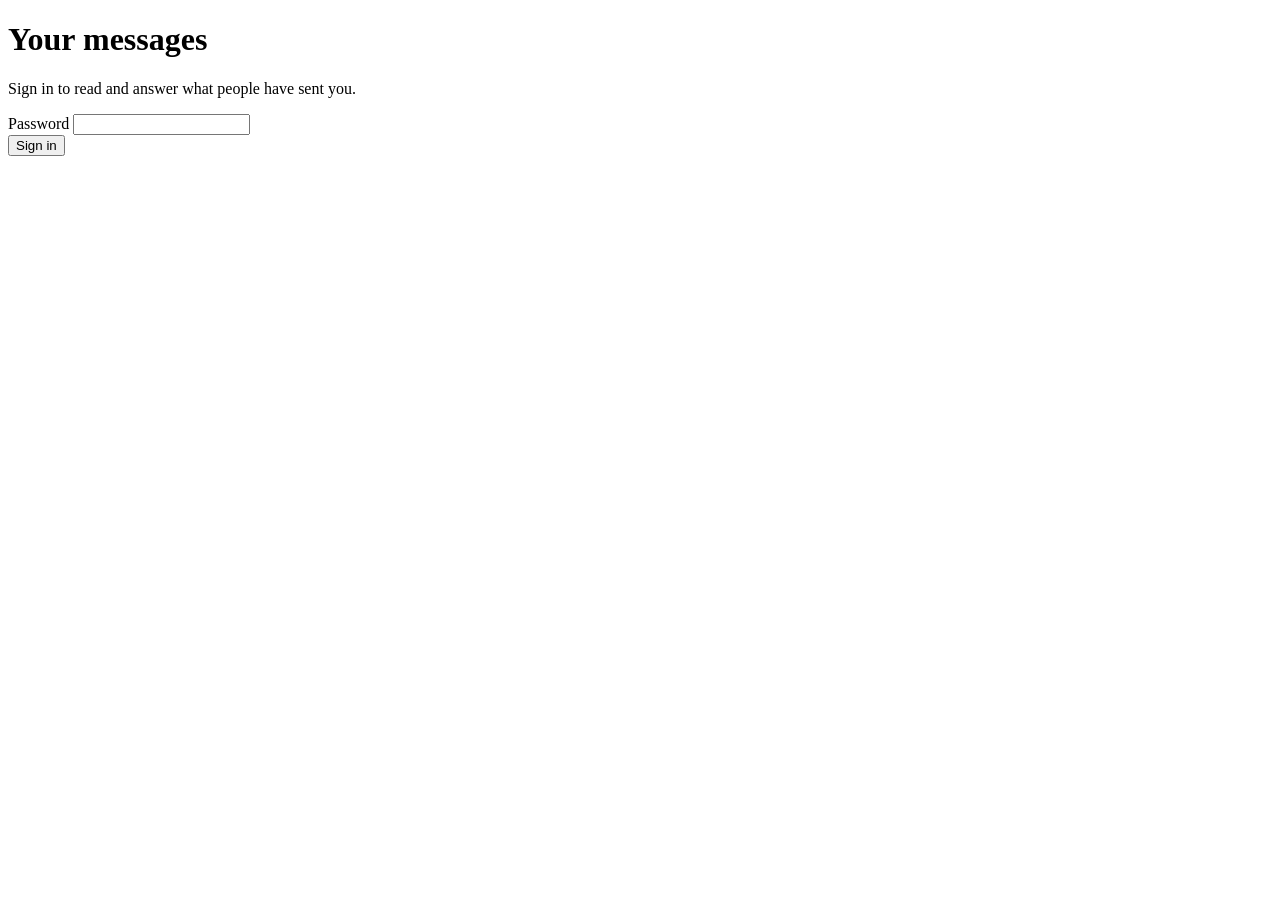
==== admin/index.html @ f0adfd91 "Add Fireplace message dashboard" ====
<!DOCTYPE html>
<html lang="en">
<head>
<meta charset="utf-8">
<meta name="viewport" content="width=device-width, initial-scale=1">
<meta name="robots" content="noindex, nofollow">
<title>Messages · Fireplace Facelifts</title>
<link rel="icon" href="../assets/favicon.svg" type="image/svg+xml">
<link rel="preconnect" href="https://fonts.googleapis.com">
<link rel="preconnect" href="https://fonts.gstatic.com" crossorigin>
<link href="https://fonts.googleapis.com/css2?family=Bitter:wght@300;400;600&family=Work+Sans:wght@400;500;600&display=swap" rel="stylesheet">
<link rel="stylesheet" href="../assets/admin.css">
</head>
<body class="admin">

<div class="glow" aria-hidden="true"><span class="glow-a"></span><span class="glow-b"></span><span class="grain"></span></div>

<!-- ── sign in ────────────────────────────────────────────────────────── -->
<div class="gate" id="gate">
  <form class="gate-card glass" id="gate-form">
    <h1 class="gate-title">Your messages</h1>
    <p class="gate-sub">Sign in to read and answer what people have sent you.</p>
    <div class="field">
      <label for="pw">Password</label>
      <input id="pw" type="password" autocomplete="current-password" required>
    </div>
    <button class="btn btn-primary btn-block" type="submit" id="gate-btn">Sign in</button>
    <p class="form-status" id="gate-status" role="status" aria-live="polite"></p>
  </form>
</div>

<!-- ── dashboard ──────────────────────────────────────────────────────── -->
<div class="dash" id="dash" hidden>

  <header class="dash-head glass">
    <div class="dash-head-left">
      <h1>Your messages</h1>
      <p id="count-line">Loading…</p>
    </div>
    <div class="dash-head-right">
      <div class="filters" role="group" aria-label="Filter messages">
        <button class="chip is-active" data-filter="all">All</button>
        <button class="chip" data-filter="new">New</button>
        <button class="chip" data-filter="answered">Answered</button>
      </div>
      <button class="btn btn-quiet btn-sm" id="refresh-btn">Refresh</button>
      <button class="btn btn-quiet btn-sm" id="signout-btn">Sign out</button>
    </div>
  </header>

  <div class="dash-body">
    <div class="msg-list" id="msg-list"></div>
    <p class="empty" id="empty-state" hidden>
      Nothing here yet. When someone fills in the form on your website, it lands right here.
    </p>
  </div>

</div>

<script src="../assets/admin.js"></script>
</body>
</html>
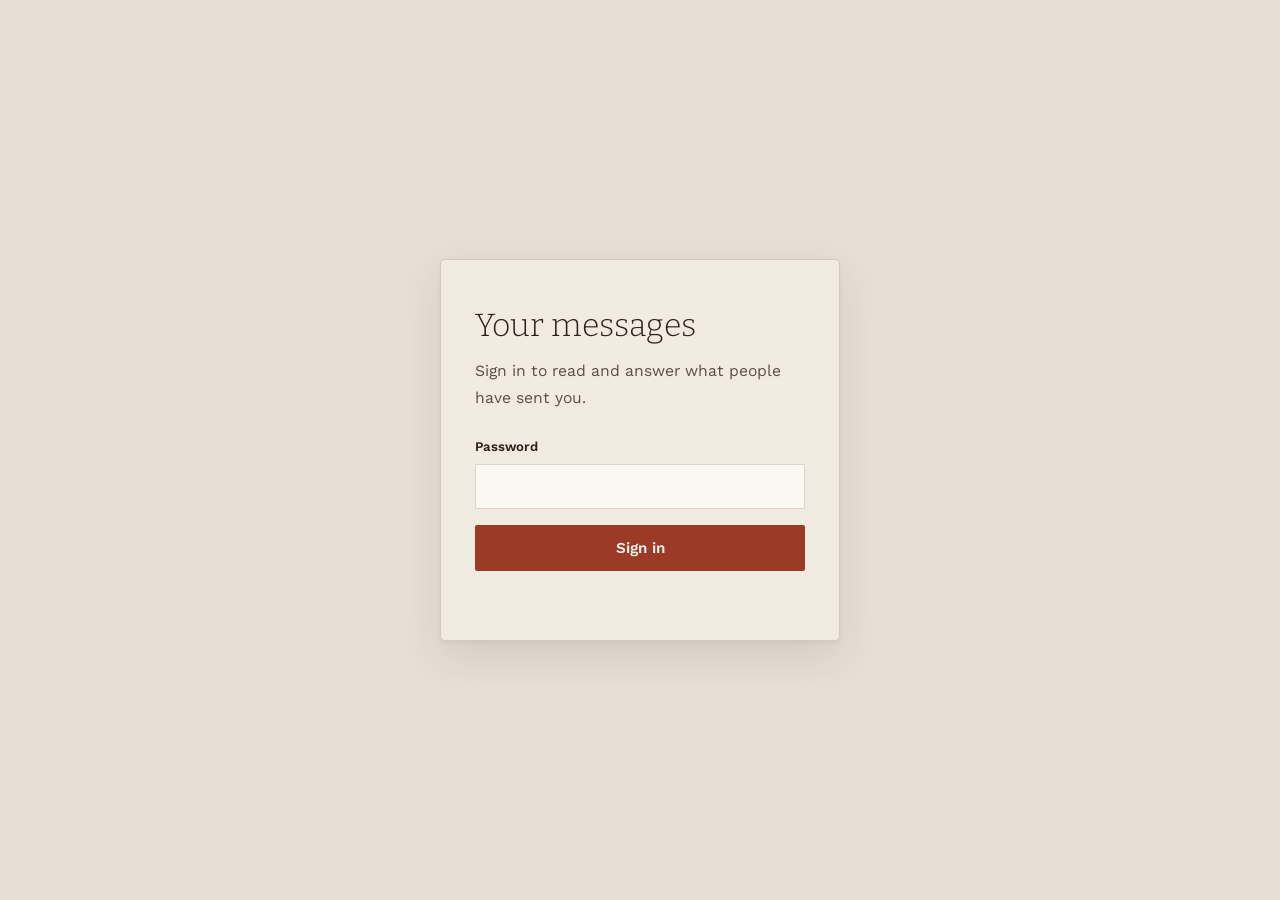
==== commit d7eb90d9: "Add structured data, photo uploader, reviews, customer receipt Structured data - LocalBusiness JSON-" ====
--- a/admin/index.html
+++ b/admin/index.html
@@ -38,7 +38,7 @@
       <p id="count-line">Loading…</p>
     </div>
     <div class="dash-head-right">
-      <div class="filters" role="group" aria-label="Filter messages">
+      <div class="filters" role="group" aria-label="Filter messages" id="msg-filters">
         <button class="chip is-active" data-filter="all">All</button>
         <button class="chip" data-filter="new">New</button>
         <button class="chip" data-filter="answered">Answered</button>
@@ -48,11 +48,78 @@
     </div>
   </header>
 
+  <nav class="tabs" role="tablist" aria-label="Sections">
+    <button class="tab is-on" data-tab="messages" role="tab" aria-selected="true">Messages</button>
+    <button class="tab" data-tab="photos" role="tab" aria-selected="false">Photos</button>
+    <button class="tab" data-tab="reviews" role="tab" aria-selected="false">Reviews</button>
+  </nav>
+
   <div class="dash-body">
-    <div class="msg-list" id="msg-list"></div>
-    <p class="empty" id="empty-state" hidden>
-      Nothing here yet. When someone fills in the form on your website, it lands right here.
-    </p>
+
+    <!-- ── messages ───────────────────────────────────────────────── -->
+    <section class="pane is-on" data-pane="messages">
+      <div class="msg-list" id="msg-list"></div>
+      <p class="empty" id="empty-state" hidden>
+        Nothing here yet. When someone fills in the form on your website, it lands right here.
+      </p>
+    </section>
+
+    <!-- ── photos ─────────────────────────────────────────────────── -->
+    <section class="pane" data-pane="photos">
+      <div class="panel-card">
+        <h2 class="panel-h">Add a job to the website</h2>
+        <p class="panel-sub">Two photos of the same fireplace — one before you started, one when you finished. They go straight onto the website when you save.</p>
+
+        <div class="up-row">
+          <div class="up-slot">
+            <label class="up-drop" for="up-before" id="up-before-drop">
+              <span class="up-tag">Before</span>
+              <span class="up-main" id="up-before-label">Choose the before photo</span>
+              <span class="up-sub">Straight from your camera roll</span>
+            </label>
+            <input id="up-before" type="file" accept="image/*" class="hide-file">
+            <div class="up-prev" id="up-before-prev"></div>
+          </div>
+          <div class="up-slot">
+            <label class="up-drop" for="up-after" id="up-after-drop">
+              <span class="up-tag">After</span>
+              <span class="up-main" id="up-after-label">Choose the after photo</span>
+              <span class="up-sub">Same spot as the before shot if you can</span>
+            </label>
+            <input id="up-after" type="file" accept="image/*" class="hide-file">
+            <div class="up-prev" id="up-after-prev"></div>
+          </div>
+        </div>
+
+        <div class="field"><label for="up-town">Town <span class="opt">optional</span></label>
+          <input id="up-town" type="text" maxlength="80" placeholder="Puyallup"></div>
+        <div class="field"><label for="up-caption">One line about it <span class="opt">optional</span></label>
+          <input id="up-caption" type="text" maxlength="300" placeholder="Orange brick, painted in Mortar White."></div>
+
+        <button class="btn btn-primary" id="up-save" type="button">Add it to the website</button>
+        <p class="form-status" id="up-status" role="status" aria-live="polite"></p>
+      </div>
+
+      <h2 class="panel-h stack-h">On the website now</h2>
+      <div class="gal-list" id="gal-list"></div>
+      <p class="empty" id="gal-empty" hidden>No jobs added yet. The two photos already on the website are built in — these are the ones you add yourself.</p>
+    </section>
+
+    <!-- ── reviews ────────────────────────────────────────────────── -->
+    <section class="pane" data-pane="reviews">
+      <div class="panel-card">
+        <h2 class="panel-h">Ask a customer for a review</h2>
+        <p class="panel-sub">Send them this link when you finish a job and they are standing there happy. Nothing they write appears on the website until you approve it here.</p>
+        <div class="copy-row">
+          <input id="rev-link" type="text" readonly>
+          <button class="btn btn-quiet btn-sm" id="rev-copy" type="button">Copy</button>
+        </div>
+      </div>
+
+      <div class="rev-list" id="rev-list"></div>
+      <p class="empty" id="rev-empty" hidden>No reviews yet.</p>
+    </section>
+
   </div>
 
 </div>
--- a/assets/admin.css
+++ b/assets/admin.css
@@ -0,0 +1,240 @@
+/* Fireplace Face Lifts — dashboard (clay palette, matches the site)
+   Big type, big targets, one thing at a time. */
+
+:root{
+  --clay:#E7DFD4; --clay-2:#F1EBE2;
+  --ink:#2B221C; --ink-2:#5C4E44; --ink-3:#8B7C6F;
+  --brick:#9B3A26; --brick-deep:#7A2C1B; --brick-tint:rgba(155,58,38,.09);
+  --rule:rgba(43,34,28,.16);
+  --r-s:3px; --r-m:4px; --r-l:5px;
+  --shadow-s:0 1px 2px rgba(70,50,36,.05),0 6px 18px rgba(70,50,36,.07);
+  --shadow-m:0 2px 4px rgba(70,50,36,.05),0 16px 40px rgba(70,50,36,.11);
+  --wrap:940px; --pad:clamp(20px,5vw,44px);
+}
+*,*::before,*::after{box-sizing:border-box}
+/* a display rule on a class beats the bare [hidden] attribute — this is why
+   the sign-in gate stayed on screen after signing in */
+[hidden]{display:none !important}
+body.admin{
+  margin:0;min-height:100vh;background:var(--clay);color:var(--ink);
+  font-family:"Work Sans",system-ui,sans-serif;font-size:17px;line-height:1.7;
+  -webkit-font-smoothing:antialiased;
+}
+.glass{background:var(--clay-2);border:1px solid var(--rule);box-shadow:var(--shadow-s)}
+.btn{display:inline-flex;align-items:center;justify-content:center;font-weight:600;font-size:.95rem;
+  font-family:"Work Sans",sans-serif;padding:13px 24px;border-radius:2px;border:1.5px solid transparent;
+  text-decoration:none;cursor:pointer;transition:background-color .2s,color .2s,border-color .2s}
+.btn-primary{background:var(--brick);color:#F6EFE7}
+.btn-primary:hover{background:var(--brick-deep)}
+.btn-quiet{border-color:var(--ink);color:var(--ink);background:transparent}
+.btn-quiet:hover{background:var(--ink);color:var(--clay-2)}
+.btn-sm{padding:9px 16px;font-size:.85rem;white-space:nowrap}
+.btn-block{width:100%}
+.btn[disabled]{opacity:.55;cursor:not-allowed}
+label{display:block;font-size:.82rem;font-weight:600;margin-bottom:6px}
+input,textarea{width:100%;font-family:inherit;font-size:1rem;color:var(--ink);background:#FBF7F1;
+  border:1px solid var(--rule);padding:12px 14px;border-radius:2px}
+input:focus,textarea:focus{outline:none;border-color:var(--brick);box-shadow:0 0 0 3px var(--brick-tint)}
+textarea{resize:vertical;min-height:110px}
+.field{margin-bottom:16px}
+.form-status{margin:12px 0 0;font-size:.93rem;min-height:1.3em}
+.form-status.err{color:#8C2F1C;font-weight:600}
+:focus-visible{outline:2px solid var(--brick);outline-offset:3px}
+.glow{display:none}
+ ─────────────────────────────────────────────────────────────── */
+.gate{min-height:100vh;display:grid;place-items:center;padding:24px}
+.gate-card{ width:100%; max-width:400px; border-radius:var(--r-l); padding:38px 34px; box-shadow:var(--shadow-m); }
+.gate-title{ font-family:"Bitter",serif; font-weight:300; font-size:2rem; margin:0 0 6px; }
+.gate-sub{ color:var(--ink-2); font-size:.98rem; margin:0 0 24px; }
+
+/* ── shell ────────────────────────────────────────────────────────────── */
+.dash{ max-width:940px; margin-inline:auto; padding:24px var(--pad) 80px; }
+
+.dash-head{
+  border-radius:var(--r-m); padding:22px 26px; margin-bottom:26px;
+  display:flex; align-items:center; justify-content:space-between; gap:20px; flex-wrap:wrap;
+}
+.dash-head h1{ font-family:"Bitter",serif; font-weight:300; font-size:1.9rem; margin:0; }
+.dash-head p{ margin:4px 0 0; color:var(--ink-3); font-size:.92rem; }
+.dash-head-right{ display:flex; align-items:center; gap:10px; flex-wrap:wrap; }
+
+.filters{ display:flex; gap:6px; background:rgba(42,39,35,.05); padding:4px; border-radius:999px; }
+.chip{
+  border:none; background:transparent; cursor:pointer;
+  font-family:"Work Sans",sans-serif; font-size:.88rem; font-weight:600; color:var(--ink-3);
+  padding:8px 15px; border-radius:999px; transition:background-color .18s, color .18s;
+}
+.chip:hover{ color:var(--ink); }
+.chip.is-active{ background:rgba(255,255,255,.9); color:var(--ink); box-shadow:var(--shadow-s); }
+
+/* ── list ─────────────────────────────────────────────────────────────── */
+.msg-list{ display:grid; gap:16px; }
+.empty{ text-align:center; color:var(--ink-3); padding:60px 20px; font-size:1.02rem; }
+
+.msg{
+  border-radius:var(--r-m); overflow:hidden;
+  background:var(--clay-2);
+  
+  border:1px solid var(--rule); border-top-color:var(--rule);
+  box-shadow:var(--shadow-s);
+}
+.msg.is-new{ border-left:3px solid var(--brick); }
+
+.msg-top{
+  width:100%; display:flex; align-items:flex-start; gap:16px;
+  padding:22px 24px; background:none; border:none; cursor:pointer; text-align:left;
+  font-family:inherit; color:inherit;
+}
+.msg-top:hover{ background:rgba(255,255,255,.35); }
+
+.msg-id{
+  flex:none; width:42px; height:42px; border-radius:50%;
+  background:var(--brick-tint); border:1px solid rgba(70,89,74,.2);
+  display:grid; place-items:center;
+  font-family:"Bitter",serif; font-size:1.1rem; color:var(--brick);
+}
+.msg-main{ flex:1; min-width:0; }
+.msg-name{ font-family:"Bitter",serif; font-size:1.28rem; margin:0 0 3px; }
+.msg-meta{ margin:0 0 8px; font-size:.85rem; color:var(--ink-3); }
+.msg-snip{ margin:0; font-size:.96rem; color:var(--ink-2); overflow:hidden; display:-webkit-box; -webkit-line-clamp:2; -webkit-box-orient:vertical; }
+
+.msg-right{ flex:none; display:flex; flex-direction:column; align-items:flex-end; gap:8px; }
+.tag{
+  font-size:.66rem; font-weight:600; letter-spacing:.11em; text-transform:uppercase;
+  padding:5px 11px; border-radius:999px;
+}
+.tag-new{ background:rgba(156,74,34,.12); color:var(--brick); }
+.tag-answered{ background:var(--brick-tint); color:var(--brick); }
+.caret{ color:var(--ink-3); font-size:1.1rem; transition:transform .25s cubic-bezier(.2,.7,.3,1); }
+.msg.is-open .caret{ transform:rotate(180deg); }
+
+/* ── detail ───────────────────────────────────────────────────────────── */
+.msg-detail{ display:none; padding:0 24px 24px; border-top:1px solid var(--rule); }
+.msg.is-open .msg-detail{ display:block; }
+
+.detail-facts{ display:flex; flex-wrap:wrap; gap:8px; padding:18px 0 16px; }
+.fact{
+  font-size:.86rem; color:var(--ink-2);
+  background:rgba(255,255,255,.6); border:1px solid var(--rule);
+  padding:6px 13px; border-radius:999px;
+}
+.fact a{ color:var(--brick); font-weight:600; text-decoration:none; }
+
+.detail-body{
+  background:rgba(255,255,255,.55); border:1px solid var(--rule);
+  border-radius:var(--r-s); padding:18px 20px; margin:0 0 22px;
+  font-size:1rem; color:var(--ink); white-space:pre-wrap; line-height:1.66;
+}
+
+.thread{ display:grid; gap:12px; margin-bottom:22px; }
+.thread-item{
+  background:var(--brick-tint); border:1px solid rgba(70,89,74,.18);
+  border-radius:var(--r-s); padding:15px 18px;
+}
+.thread-head{ font-size:.7rem; font-weight:600; letter-spacing:.11em; text-transform:uppercase; color:var(--brick); margin:0 0 7px; }
+.thread-body{ margin:0; font-size:.96rem; color:var(--ink-2); white-space:pre-wrap; }
+.thread-fail{ background:rgba(156,74,34,.09); border-color:rgba(156,74,34,.22); }
+.thread-fail .thread-head{ color:var(--brick); }
+
+.reply-label{ font-size:.87rem; font-weight:600; margin-bottom:7px; display:block; }
+.reply-hint{ font-size:.85rem; color:var(--ink-3); margin:0 0 10px; }
+.reply-actions{ display:flex; align-items:center; gap:12px; flex-wrap:wrap; margin-top:12px; }
+.reply-status{ font-size:.92rem; margin:0; }
+.reply-status.ok{ color:var(--brick); font-weight:500; }
+.reply-status.err{ color:var(--brick); font-weight:500; }
+
+@media (max-width:640px){
+  .msg-top{ padding:18px 16px; gap:12px; }
+  .msg-detail{ padding-inline:16px; }
+  .dash-head{ padding:18px; }
+  .dash-head-right{ width:100%; }
+}
+
+.gate{min-height:100vh;display:grid;place-items:center;padding:24px}
+.gate-card{width:100%;max-width:400px;padding:38px 34px;box-shadow:var(--shadow-m)}
+.gate-title{font-family:"Bitter",serif;font-weight:300;font-size:2rem;margin:0 0 6px}
+.gate-sub{color:var(--ink-2);font-size:.98rem;margin:0 0 24px}
+.dash{max-width:var(--wrap);margin-inline:auto;padding:24px var(--pad) 80px}
+
+/* ── tabs ─────────────────────────────────────────────────────────────── */
+.tabs{ display:flex; gap:4px; margin-bottom:22px; border-bottom:1px solid var(--rule) }
+.tab{
+  border:none; background:none; cursor:pointer; position:relative;
+  font-family:"Work Sans",sans-serif; font-size:.98rem; font-weight:600; color:var(--ink-3);
+  padding:12px 18px; transition:color .2s ease;
+}
+.tab:hover{ color:var(--ink) }
+.tab.is-on{ color:var(--brick) }
+.tab.is-on::after{
+  content:""; position:absolute; left:14px; right:14px; bottom:-1px; height:2px; background:var(--brick);
+}
+.tab .count{
+  display:inline-block; margin-left:7px; min-width:19px; padding:1px 6px;
+  border-radius:999px; background:rgba(155,58,38,.13); color:var(--brick);
+  font-size:.72rem; font-weight:700;
+}
+.pane{ display:none } .pane.is-on{ display:block }
+
+/* ── panels ───────────────────────────────────────────────────────────── */
+.panel-card{
+  background:var(--clay-2); border:1px solid var(--rule); border-radius:14px;
+  padding:clamp(20px,3vw,30px); margin-bottom:28px;
+}
+.panel-h{ font-family:"Bitter",serif; font-weight:300; font-size:1.5rem; margin:0 0 6px }
+.panel-sub{ color:var(--ink-2); font-size:.96rem; margin:0 0 20px; max-width:60ch }
+.stack-h{ margin:0 0 16px; font-size:1.25rem }
+
+/* ── uploader ─────────────────────────────────────────────────────────── */
+.up-row{ display:grid; grid-template-columns:1fr 1fr; gap:14px; margin-bottom:18px }
+@media (max-width:620px){ .up-row{ grid-template-columns:1fr } }
+.hide-file{ position:absolute; width:1px; height:1px; opacity:0; pointer-events:none }
+.up-drop{
+  display:flex; flex-direction:column; align-items:center; justify-content:center; gap:4px;
+  text-align:center; cursor:pointer; min-height:132px; padding:18px 16px; border-radius:12px;
+  border:1.5px dashed rgba(43,34,28,.3); background:#FBF7F1;
+  transition:border-color .22s ease, background-color .22s ease;
+}
+.up-drop:hover,.up-drop.over{ border-color:var(--brick); background:#fff }
+.up-drop.has{ border-style:solid; border-color:var(--brick) }
+.up-tag{ font-size:.63rem; font-weight:700; letter-spacing:.17em; text-transform:uppercase; color:var(--brick) }
+.up-main{ font-weight:600; font-size:.97rem; color:var(--ink) }
+.up-sub{ font-size:.82rem; color:var(--ink-3) }
+.up-prev{ margin-top:9px }
+.up-prev img{ width:100%; border-radius:10px; border:1px solid var(--rule); display:block }
+
+.copy-row{ display:flex; gap:9px }
+.copy-row input{ flex:1; font-size:.92rem; font-family:ui-monospace,Menlo,monospace }
+
+/* ── gallery list ─────────────────────────────────────────────────────── */
+.gal-list{ display:grid; gap:14px }
+.gal-item{
+  display:grid; grid-template-columns:auto 1fr auto; gap:16px; align-items:center;
+  background:var(--clay-2); border:1px solid var(--rule); border-radius:12px; padding:14px;
+}
+@media (max-width:560px){ .gal-item{ grid-template-columns:1fr; gap:12px } }
+.gal-thumbs{ display:flex; gap:6px }
+.gal-thumbs img{ width:78px; height:60px; object-fit:cover; border-radius:8px; border:1px solid var(--rule); display:block }
+.gal-meta{ min-width:0 }
+.gal-cap{ margin:0 0 3px; font-size:.96rem; color:var(--ink) }
+.gal-town{ margin:0; font-size:.83rem; color:var(--ink-3) }
+
+/* ── reviews ──────────────────────────────────────────────────────────── */
+.rev-list{ display:grid; gap:14px }
+.rev-item{ background:var(--clay-2); border:1px solid var(--rule); border-radius:12px; padding:18px 20px }
+.rev-item.pending{ border-left:3px solid var(--brick) }
+.rev-top{ display:flex; align-items:baseline; gap:10px; flex-wrap:wrap; margin-bottom:8px }
+.rev-name{ font-family:"Bitter",serif; font-weight:600; font-size:1.05rem }
+.rev-town{ font-size:.85rem; color:var(--ink-3) }
+.rev-stars{ color:var(--brick); font-size:.9rem; letter-spacing:.1em }
+.rev-body{ margin:0 0 14px; color:var(--ink-2); font-size:.97rem; white-space:pre-wrap }
+.rev-actions{ display:flex; gap:8px; flex-wrap:wrap; align-items:center }
+.pill-state{
+  font-size:.65rem; font-weight:700; letter-spacing:.13em; text-transform:uppercase;
+  padding:4px 10px; border-radius:999px;
+}
+.pill-approved{ background:rgba(74,91,77,.14); color:#3C4C3F }
+.pill-pending{ background:rgba(155,58,38,.13); color:var(--brick) }
+.pill-hidden{ background:rgba(43,34,28,.09); color:var(--ink-3) }
+.btn-danger{ border-color:rgba(140,47,28,.45); color:#8C2F1C; background:transparent }
+.btn-danger:hover{ background:#8C2F1C; color:#F6EFE7 }
+.opt{ font-weight:400; color:var(--ink-3); font-size:.82rem }
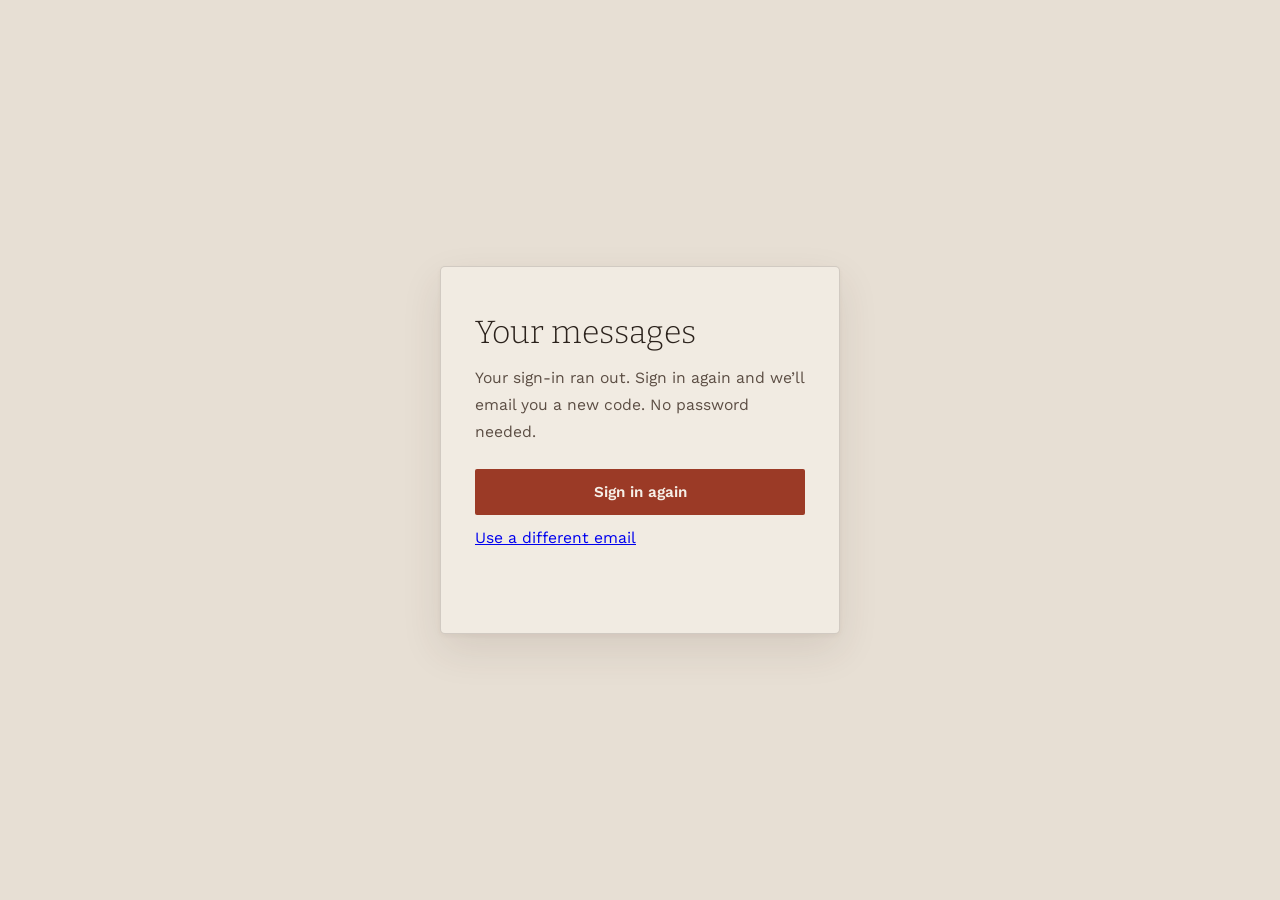
==== commit 99cd02a0: "Email-code sign-in (Cloudflare Access) for the admin; who can sign in comes from Mav HQ Co-Authored-" ====
--- a/admin/index.html
+++ b/admin/index.html
@@ -19,12 +19,9 @@
 <div class="gate" id="gate">
   <form class="gate-card glass" id="gate-form">
     <h1 class="gate-title">Your messages</h1>
-    <p class="gate-sub">Sign in to read and answer what people have sent you.</p>
-    <div class="field">
-      <label for="pw">Password</label>
-      <input id="pw" type="password" autocomplete="current-password" required>
-    </div>
-    <button class="btn btn-primary btn-block" type="submit" id="gate-btn">Sign in</button>
+    <p class="gate-sub">Your sign-in ran out. Sign in again and we&rsquo;ll email you a new code. No password needed.</p>
+    <button class="btn btn-primary btn-block" type="submit" id="gate-btn">Sign in again</button>
+    <p class="gate-sub" style="margin-top:10px"><a href="/cdn-cgi/access/logout">Use a different email</a></p>
     <p class="form-status" id="gate-status" role="status" aria-live="polite"></p>
   </form>
 </div>
